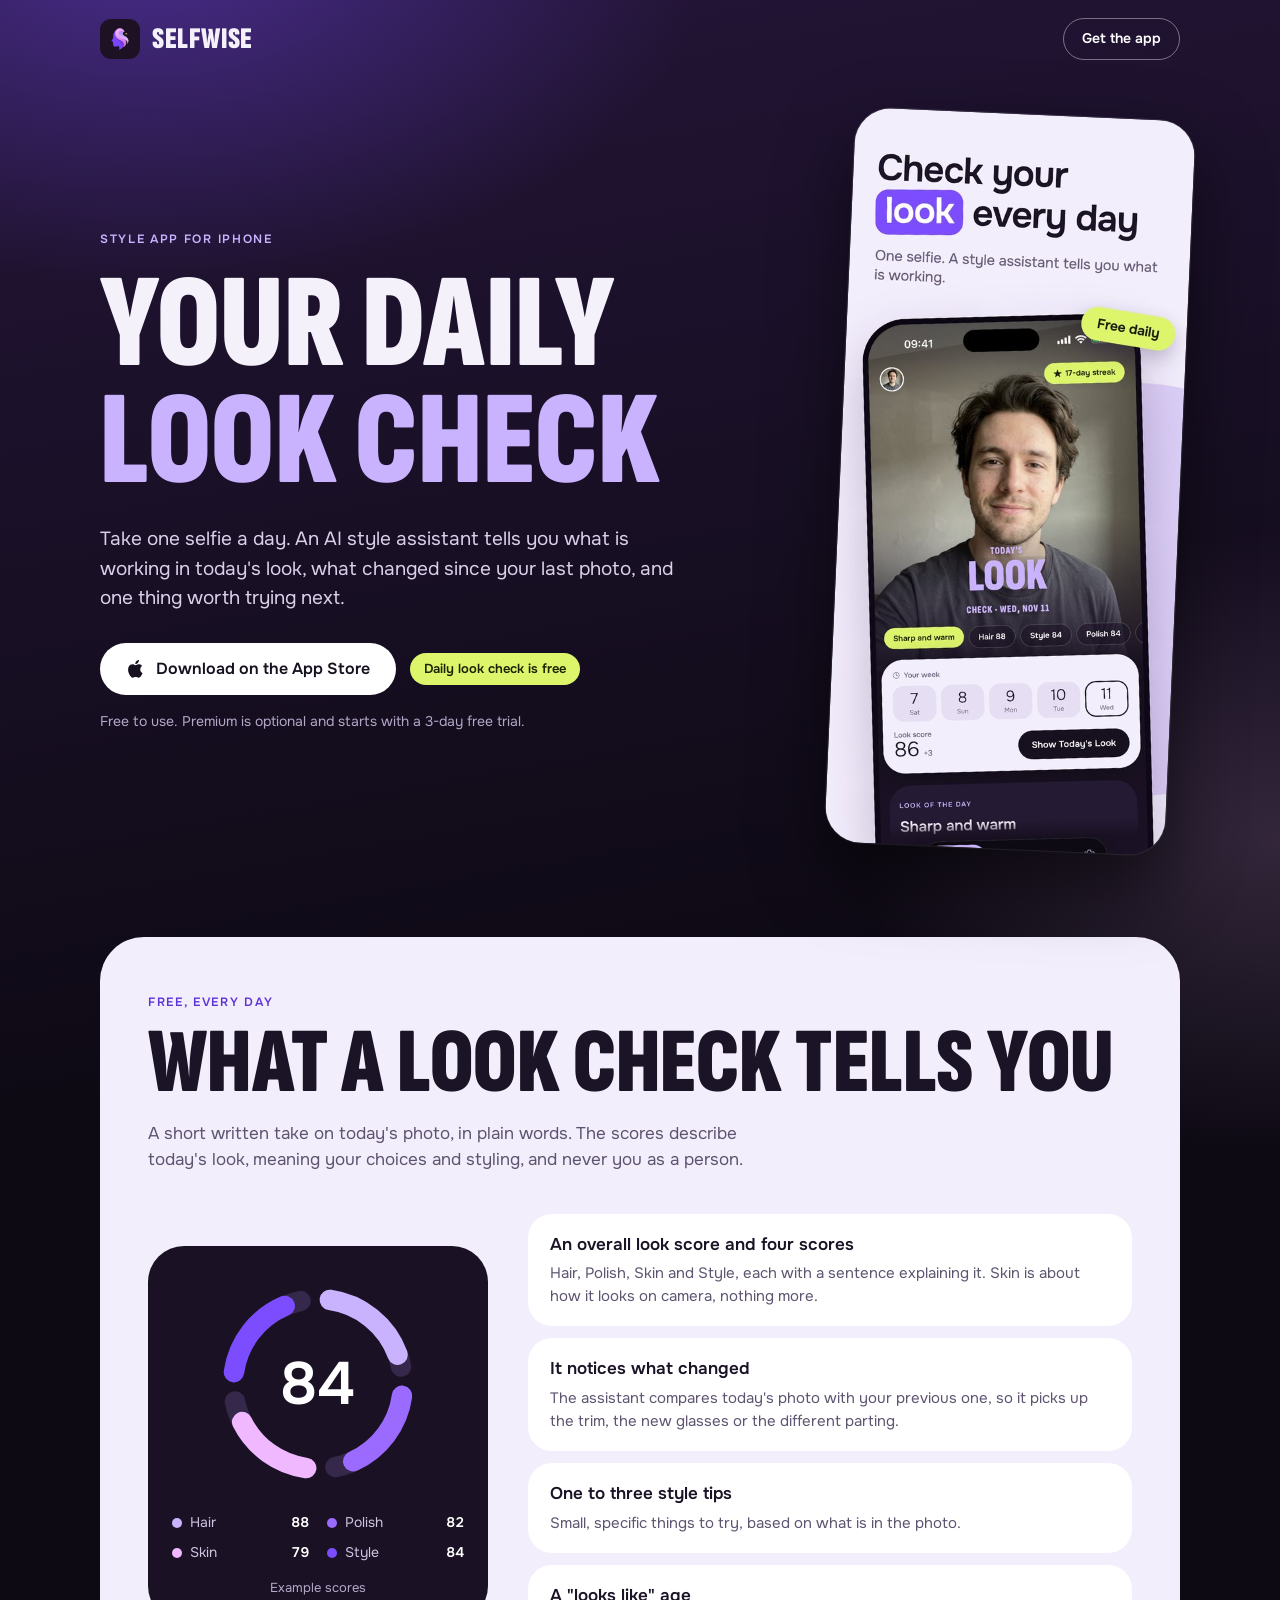
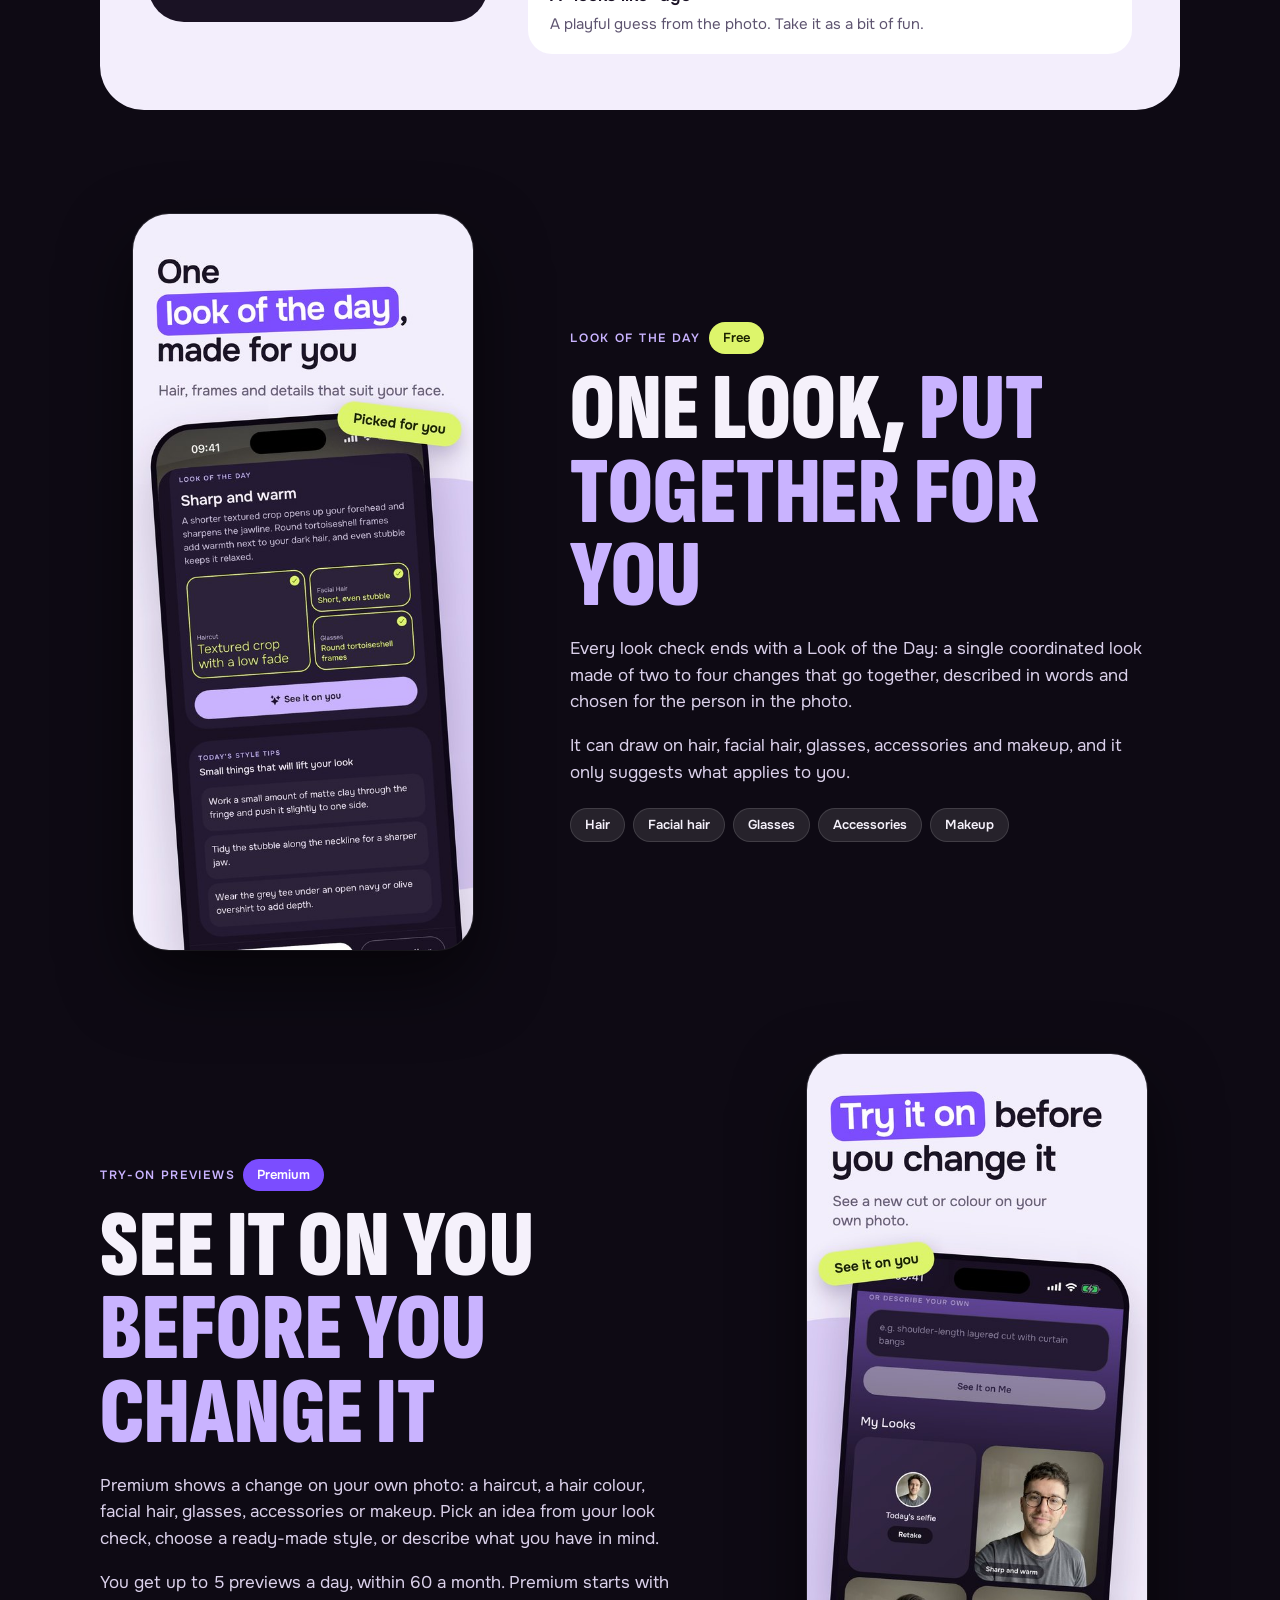
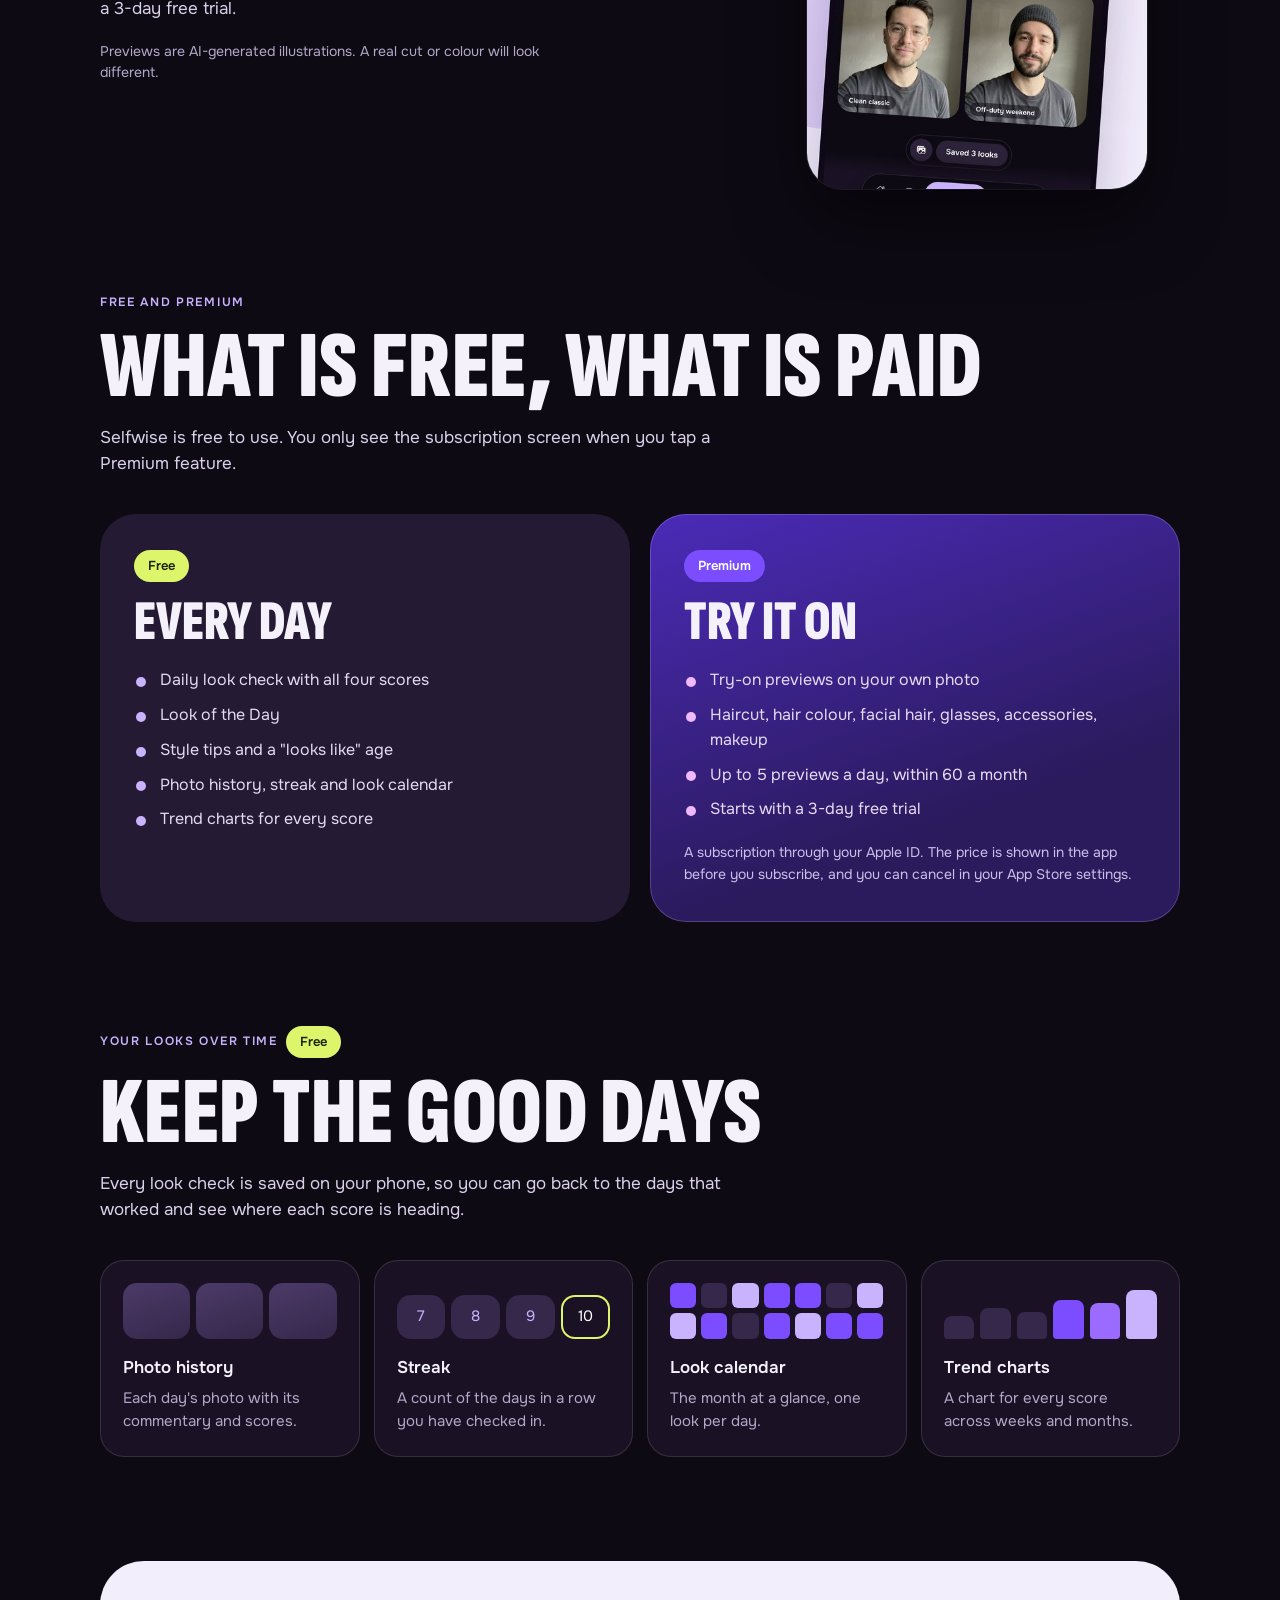
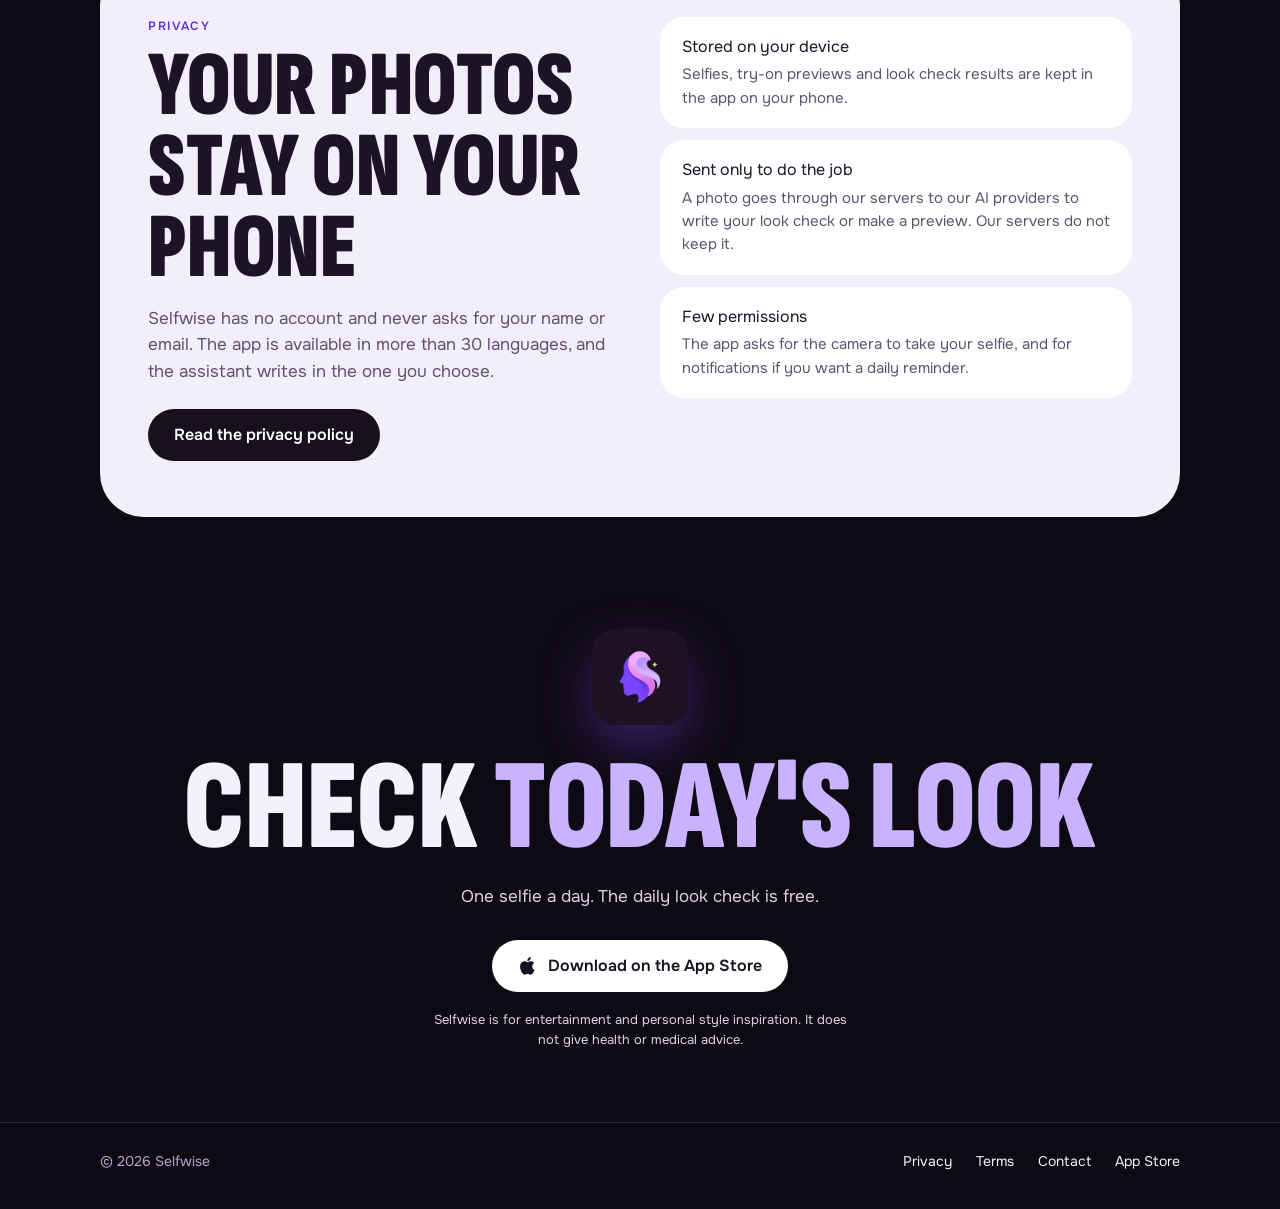
==== v2/index.html @ f8e4c052 "Add a preview of the 2.0 site under /v2 Not linked from the live pages and marked noindex. The live " ====
<!DOCTYPE html>
<html lang="en">
<head>
    <meta charset="UTF-8">
    <meta name="robots" content="noindex">
<meta name="viewport" content="width=device-width, initial-scale=1.0">
    <title>Selfwise — Your daily look check</title>
    <meta name="description" content="Selfwise is a style app for iPhone. Take one selfie a day and an AI style assistant tells you how your look is working, with a free Look of the Day. Premium lets you preview a new haircut, colour or glasses on your own photo.">
    <meta name="theme-color" content="#0E0A14">
    <link rel="canonical" href="https://selfwise.fit/">
    <link rel="icon" type="image/png" href="assets/icon.png">
    <link rel="apple-touch-icon" href="assets/icon.png">

    <meta property="og:type" content="website">
    <meta property="og:title" content="Selfwise — Your daily look check">
    <meta property="og:description" content="One selfie a day. An AI style assistant tells you what is working in your look and suggests a Look of the Day. Preview changes on your own photo with Premium.">
    <meta property="og:url" content="https://selfwise.fit/">
    <meta property="og:image" content="https://selfwise.fit/assets/og-image.png">
    <meta property="og:image:width" content="1200">
    <meta property="og:image:height" content="630">
    <meta property="og:image:alt" content="Selfwise: your daily look check">
    <meta property="og:site_name" content="Selfwise">

    <meta name="twitter:card" content="summary_large_image">
    <meta name="twitter:title" content="Selfwise — Your daily look check">
    <meta name="twitter:description" content="One selfie a day. An AI style assistant tells you what is working in your look and suggests a Look of the Day. Preview changes on your own photo with Premium.">
    <meta name="twitter:image" content="https://selfwise.fit/assets/og-image.png">

    <script type="application/ld+json">
    {
        "@context": "https://schema.org",
        "@type": "SoftwareApplication",
        "name": "Selfwise",
        "applicationCategory": "LifestyleApplication",
        "operatingSystem": "iOS",
        "description": "Selfwise is a style app. Take one selfie a day and an AI style assistant tells you how your look is working, with scores for hair, polish, skin and style and a Look of the Day. Premium adds try-on previews on your own photo.",
        "image": "https://selfwise.fit/assets/icon.png",
        "url": "https://selfwise.fit/",
        "downloadUrl": "https://apps.apple.com/app/selfwise/id6757761178",
        "offers": {
            "@type": "Offer",
            "price": "0",
            "priceCurrency": "USD"
        },
        "author": {
            "@type": "Organization",
            "name": "Selfwise",
            "url": "https://selfwise.fit"
        }
    }
    </script>

    <link rel="preconnect" href="https://fonts.googleapis.com">
    <link rel="preconnect" href="https://fonts.gstatic.com" crossorigin>
    <link rel="stylesheet" href="https://fonts.googleapis.com/css2?family=Onest:wght@300;400;500;600&family=Sofia+Sans+Extra+Condensed:wght@900&display=swap">

    <style>
        :root {
            color-scheme: dark;
            --ink: #0E0A14;
            --plum: #1A1224;
            --plum-2: #241A33;
            --plum-3: #35284A;
            --violet: #7B4DFF;
            --violet-2: #9B6BFF;
            --lilac: #C9B3FF;
            --orchid: #F0B8FF;
            --mist: #F3EEFC;
            --mist-2: #E6DEF3;
            --sheet-ink: #1B1326;
            --sheet-muted: #5E5470;
            --lime: #DDF56B;
            --on-lime: #1B2200;
            --text: #F5F1FB;
            --muted: #B3A7C8;
            --line: rgba(255, 255, 255, 0.12);
            --display: "Sofia Sans Extra Condensed", "Arial Narrow", Impact, sans-serif;
            --body: "Onest", -apple-system, BlinkMacSystemFont, "Segoe UI", Roboto, sans-serif;
            --gutter: 20px;
        }

        *, *::before, *::after { box-sizing: border-box; }
        html { -webkit-text-size-adjust: 100%; scroll-behavior: smooth; }
        body {
            margin: 0;
            background: var(--ink);
            color: var(--text);
            font-family: var(--body);
            font-size: 17px;
            line-height: 1.55;
            -webkit-font-smoothing: antialiased;
            overflow-x: hidden;
        }
        img { display: block; max-width: 100%; height: auto; }
        a { color: inherit; }
        h1, h2, h3, p, ul { margin: 0; }
        ul { padding: 0; list-style: none; }

        .wrap { width: 100%; max-width: 1120px; margin: 0 auto; padding: 0 var(--gutter); }

        .display {
            font-family: var(--display);
            font-weight: 900;
            text-transform: uppercase;
            line-height: 0.88;
            letter-spacing: 0.005em;
        }
        .eyebrow {
            font-size: 12px;
            font-weight: 600;
            letter-spacing: 0.14em;
            text-transform: uppercase;
            color: var(--lilac);
        }

        /* Pills */
        .pill {
            display: inline-flex;
            align-items: center;
            justify-content: center;
            gap: 10px;
            min-height: 52px;
            padding: 12px 26px;
            border-radius: 999px;
            font-weight: 600;
            font-size: 16px;
            text-decoration: none;
            white-space: nowrap;
            transition: transform 0.15s ease, background-color 0.15s ease;
        }
        .pill:hover { transform: translateY(-2px); }
        .pill:focus-visible, a:focus-visible { outline: 3px solid var(--lime); outline-offset: 3px; }
        .pill-light { background: #fff; color: #16101F; }
        .pill-dark { background: #16101F; color: #fff; }
        .pill-ghost { border: 1.5px solid rgba(255, 255, 255, 0.4); color: #fff; }
        .pill-small { min-height: 42px; padding: 8px 18px; font-size: 14px; }
        .pill svg { width: 20px; height: 20px; flex: none; }
        .tag {
            display: inline-flex;
            align-items: center;
            border-radius: 999px;
            padding: 6px 14px;
            font-size: 13px;
            font-weight: 600;
            white-space: nowrap;
        }
        .tag-lime { background: var(--lime); color: var(--on-lime); }
        .tag-violet { background: var(--violet); color: #fff; }
        .tag-glass { background: rgba(255, 255, 255, 0.1); border: 1px solid var(--line); color: var(--text); }

        /* Header */
        .nav {
            display: flex;
            align-items: center;
            justify-content: space-between;
            gap: 16px;
            padding-top: 18px;
            padding-bottom: 18px;
        }
        .brand { display: inline-flex; align-items: center; gap: 12px; text-decoration: none; }
        .brand img { width: 40px; height: 40px; border-radius: 11px; }
        .brand span { font-family: var(--display); font-weight: 900; font-size: 30px; text-transform: uppercase; line-height: 1; letter-spacing: 0.02em; }

        /* Hero */
        .hero-bg {
            background:
                radial-gradient(900px 560px at 12% -5%, rgba(123, 77, 255, 0.42), transparent 62%),
                radial-gradient(700px 520px at 100% 70%, rgba(240, 184, 255, 0.16), transparent 60%),
                linear-gradient(170deg, #241538 0%, var(--ink) 78%);
            background-repeat: no-repeat;
            background-size: 100% 1200px;
        }
        .hero {
            display: grid;
            grid-template-columns: minmax(0, 1.15fr) minmax(0, 0.85fr);
            gap: 48px;
            align-items: center;
            padding-top: 36px;
            padding-bottom: 88px;
        }
        .hero h1 { font-size: clamp(72px, 10.4vw, 136px); margin-top: 18px; }
        .hero h1 em { font-style: normal; color: var(--lilac); display: block; }
        .lede { margin-top: 24px; max-width: 34em; font-size: 19px; color: #DAD0EA; }
        .hero-cta { display: flex; flex-wrap: wrap; align-items: center; gap: 14px; margin-top: 30px; }
        .hero-note { margin-top: 16px; font-size: 14px; color: var(--muted); }

        .shot {
            width: 100%;
            max-width: 340px;
            border-radius: 36px;
            box-shadow: 0 30px 70px rgba(0, 0, 0, 0.55), 0 0 0 1px rgba(255, 255, 255, 0.12);
            background: var(--mist);
        }
        .hero .shot { margin-left: auto; transform: rotate(2.5deg); }

        /* Light sheet */
        .sheet {
            background: var(--mist);
            color: var(--sheet-ink);
            border-radius: 44px;
            padding: 56px 48px;
        }
        .sheet .eyebrow { color: #5B33D6; }
        .sheet h2 { font-size: clamp(52px, 7.4vw, 92px); margin-top: 12px; }
        .sheet .sub { margin-top: 16px; max-width: 38em; color: var(--sheet-muted); }
        .check {
            display: grid;
            grid-template-columns: minmax(0, 340px) minmax(0, 1fr);
            gap: 40px;
            align-items: center;
            margin-top: 40px;
        }
        .ring-card {
            background: var(--plum);
            color: var(--text);
            border-radius: 36px;
            padding: 28px 24px 24px;
            text-align: center;
        }
        .ring-card svg { width: 100%; max-width: 220px; height: auto; margin: 0 auto; display: block; }
        .ring-card .caption { margin-top: 14px; font-size: 13px; color: var(--muted); }
        .legend { display: grid; grid-template-columns: 1fr 1fr; gap: 8px 18px; margin-top: 18px; text-align: left; font-size: 14px; color: #CFC4E2; }
        .legend li { display: flex; align-items: center; gap: 8px; }
        .legend b { margin-left: auto; color: #fff; font-weight: 600; font-variant-numeric: tabular-nums; }
        .dot { width: 10px; height: 10px; border-radius: 50%; flex: none; }
        .points { display: grid; gap: 12px; }
        .point { background: #fff; border-radius: 24px; padding: 18px 22px; }
        .point h3 { font-size: 17px; font-weight: 600; }
        .point p { margin-top: 4px; font-size: 15px; color: var(--sheet-muted); }

        /* Feature rows */
        .section { padding-top: 104px; }
        .feature {
            display: grid;
            grid-template-columns: minmax(0, 0.8fr) minmax(0, 1.2fr);
            gap: 64px;
            align-items: center;
        }
        .feature.flip { grid-template-columns: minmax(0, 1.2fr) minmax(0, 0.8fr); }
        .feature.flip .feature-media { order: 2; }
        .feature-media { display: flex; justify-content: center; }
        .feature h2 { font-size: clamp(52px, 7.4vw, 96px); margin-top: 14px; }
        .feature h2 em { font-style: normal; color: var(--lilac); }
        .feature p { margin-top: 18px; color: #DAD0EA; max-width: 34em; }
        .feature p.small { font-size: 14px; color: var(--muted); }
        .chips { display: flex; flex-wrap: wrap; gap: 8px; margin-top: 22px; }
        .labels { display: flex; flex-wrap: wrap; gap: 8px; align-items: center; }
        .labels .eyebrow { margin: 0; max-width: none; color: var(--lilac); }
        .feature p.eyebrow, .section-head p.eyebrow { margin-top: 0; color: var(--lilac); }

        /* Plans */
        .plans { display: grid; grid-template-columns: 1fr 1fr; gap: 20px; margin-top: 36px; }
        .plan { border-radius: 36px; padding: 36px 34px; }
        .plan-free { background: var(--plum-2); }
        .plan-premium {
            background: linear-gradient(160deg, #4A2BB8 0%, #2B1A5C 70%);
            box-shadow: 0 0 0 1px rgba(201, 179, 255, 0.25) inset;
        }
        .plan h3 { font-family: var(--display); font-weight: 900; text-transform: uppercase; font-size: 56px; line-height: 0.9; margin-top: 16px; }
        .plan ul { margin-top: 20px; display: grid; gap: 10px; }
        .plan li { position: relative; padding-left: 26px; color: #E4DBF2; font-size: 16px; }
        .plan li::before {
            content: "";
            position: absolute;
            left: 2px;
            top: 0.55em;
            width: 10px;
            height: 10px;
            border-radius: 50%;
            background: var(--lilac);
        }
        .plan-premium li::before { background: var(--orchid); }
        .plan .fine { margin-top: 20px; font-size: 14px; color: var(--muted); }
        .plan-premium .fine { color: #CDBFEA; }
        .section-head h2 { font-size: clamp(52px, 7.4vw, 96px); margin-top: 14px; }
        .section-head p { margin-top: 16px; color: #DAD0EA; max-width: 38em; }

        /* Tiles */
        .tiles { display: grid; grid-template-columns: repeat(4, 1fr); gap: 14px; margin-top: 36px; }
        .tile { background: var(--plum); border: 1px solid var(--line); border-radius: 24px; padding: 22px; }
        .tile h3 { font-size: 17px; font-weight: 600; }
        .tile p { margin-top: 6px; font-size: 15px; color: var(--muted); }
        .tile .mini { height: 56px; margin-bottom: 16px; display: flex; align-items: flex-end; gap: 6px; }
        .mini .bar { flex: 1; border-radius: 8px 8px 4px 4px; background: var(--plum-3); }
        .mini .day { flex: 1; height: 44px; border-radius: 14px; background: var(--plum-3); display: grid; place-items: center; font-size: 15px; color: var(--lilac); }
        .mini .day.on { background: transparent; box-shadow: 0 0 0 2px var(--lime) inset; color: #fff; }
        .mini .thumb { flex: 1; height: 56px; border-radius: 14px; background: linear-gradient(160deg, #4B3A68, var(--plum-3)); }
        .mini .cell { width: 100%; }
        .mini-grid { display: grid; grid-template-columns: repeat(7, 1fr); gap: 5px; height: 56px; margin-bottom: 16px; }
        .mini-grid i { border-radius: 6px; background: var(--plum-3); }
        .mini-grid i.a { background: var(--violet); }
        .mini-grid i.b { background: var(--lilac); }

        /* Privacy */
        .privacy { display: grid; grid-template-columns: minmax(0, 1fr) minmax(0, 1fr); gap: 40px; align-items: start; }
        .privacy h2 { font-size: clamp(52px, 7.4vw, 92px); margin-top: 12px; }
        .privacy ul { display: grid; gap: 12px; }
        .privacy li { background: #fff; border-radius: 24px; padding: 18px 22px; font-size: 16px; color: var(--sheet-ink); }
        .privacy li span { display: block; margin-top: 4px; font-size: 15px; color: var(--sheet-muted); }
        .privacy .more { margin-top: 24px; }

        /* Closing */
        .closing { text-align: center; padding-top: 112px; padding-bottom: 72px; }
        .closing img { width: 96px; height: 96px; border-radius: 24px; margin: 0 auto; box-shadow: 0 20px 50px rgba(123, 77, 255, 0.35); }
        .closing h2 { font-size: clamp(64px, 10vw, 132px); margin-top: 28px; }
        .closing h2 em { font-style: normal; color: var(--lilac); }
        .closing p { margin: 18px auto 0; max-width: 32em; color: #DAD0EA; }
        .closing .hero-cta { justify-content: center; }
        .disclaimer { margin: 36px auto 0; max-width: 40em; font-size: 13px; color: var(--muted); }

        footer { border-top: 1px solid var(--line); }
        .foot { display: flex; flex-wrap: wrap; align-items: center; justify-content: space-between; gap: 16px 28px; padding-top: 28px; padding-bottom: 36px; font-size: 14px; color: var(--muted); }
        .foot nav { display: flex; flex-wrap: wrap; gap: 8px 24px; }
        .foot a { text-decoration: none; color: var(--text); }
        .foot a:hover { color: var(--lilac); }

        @media (max-width: 900px) {
            .hero { grid-template-columns: 1fr; gap: 44px; padding-bottom: 64px; }
            .hero .shot { margin: 0 auto; transform: none; }
            .check { grid-template-columns: 1fr; }
            .ring-card { max-width: 420px; width: 100%; margin: 0 auto; }
            .feature, .feature.flip { grid-template-columns: 1fr; gap: 36px; }
            .feature.flip .feature-media { order: 0; }
            .plans { grid-template-columns: 1fr; }
            .tiles { grid-template-columns: 1fr 1fr; }
            .privacy { grid-template-columns: 1fr; gap: 28px; }
            .section { padding-top: 80px; }
        }
        @media (max-width: 560px) {
            :root { --gutter: 16px; }
            body { font-size: 16px; }
            .brand span { font-size: 26px; }
            .lede { font-size: 17px; }
            .sheet { border-radius: 36px; padding: 36px 20px; }
            .plan { padding: 28px 22px; border-radius: 32px; }
            .plan h3 { font-size: 48px; }
            .tiles { grid-template-columns: 1fr; }
            .hero-cta .pill { width: 100%; }
            .closing { padding-top: 84px; }
            .foot { flex-direction: column; align-items: flex-start; }
        }
        @media (prefers-reduced-motion: reduce) {
            html { scroll-behavior: auto; }
            .pill { transition: none; }
            .pill:hover { transform: none; }
        }
    </style>
</head>
<body>

<div class="hero-bg">
    <header class="wrap nav">
        <a href="./" class="brand" aria-label="Selfwise home">
            <img src="assets/icon.png" alt="" width="40" height="40">
            <span>Selfwise</span>
        </a>
        <a href="https://apps.apple.com/app/selfwise/id6757761178" class="pill pill-ghost pill-small">Get the app</a>
    </header>

    <main>
    <section class="wrap hero">
        <div>
            <p class="eyebrow">Style app for iPhone</p>
            <h1 class="display">Your daily <em>look check</em></h1>
            <p class="lede">Take one selfie a day. An AI style assistant tells you what is working in today's look, what changed since your last photo, and one thing worth trying next.</p>
            <div class="hero-cta">
                <a href="https://apps.apple.com/app/selfwise/id6757761178" class="pill pill-light" aria-label="Download Selfwise on the App Store">
                    <svg viewBox="0 0 24 24" fill="currentColor" aria-hidden="true"><path d="M17.05 12.54c-.03-2.7 2.2-3.99 2.3-4.06-1.25-1.83-3.2-2.08-3.9-2.11-1.66-.17-3.24.98-4.08.98-.84 0-2.14-.95-3.52-.93-1.81.03-3.48 1.05-4.41 2.67-1.88 3.26-.48 8.08 1.35 10.73.9 1.3 1.96 2.75 3.36 2.7 1.35-.05 1.86-.87 3.49-.87 1.63 0 2.09.87 3.52.84 1.45-.03 2.37-1.32 3.26-2.62 1.03-1.5 1.45-2.96 1.48-3.03-.03-.02-2.83-1.09-2.85-4.3ZM14.37 4.6c.74-.9 1.24-2.14 1.1-3.38-1.07.04-2.36.71-3.13 1.61-.69.79-1.29 2.06-1.13 3.28 1.19.09 2.41-.61 3.16-1.51Z"/></svg>
                    Download on the App Store
                </a>
                <span class="tag tag-lime">Daily look check is free</span>
            </div>
            <p class="hero-note">Free to use. Premium is optional and starts with a 3-day free trial.</p>
        </div>
        <img class="shot" src="assets/shot-1.jpg" width="516" height="1116" alt="Selfwise home screen: today's selfie with the words Today's Look Check, a 12-day streak and this week's days">
    </section>

    <section class="wrap" aria-labelledby="check-title">
        <div class="sheet">
            <p class="eyebrow">Free, every day</p>
            <h2 class="display" id="check-title">What a look check tells you</h2>
            <p class="sub">A short written take on today's photo, in plain words. The scores describe today's look, meaning your choices and styling, and never you as a person.</p>

            <div class="check">
                <div class="ring-card">
                    <svg viewBox="0 0 140 140" role="img" aria-label="Example score ring: overall look score 84, made of four segments for Hair, Polish, Skin and Style">
                        <g fill="none" stroke-width="13" stroke-linecap="round" transform="rotate(-90 70 70)">
                            <g stroke="#35284A">
                                <circle cx="70" cy="70" r="54" stroke-dasharray="66 273.3" transform="rotate(8 70 70)"/>
                                <circle cx="70" cy="70" r="54" stroke-dasharray="66 273.3" transform="rotate(98 70 70)"/>
                                <circle cx="70" cy="70" r="54" stroke-dasharray="66 273.3" transform="rotate(188 70 70)"/>
                                <circle cx="70" cy="70" r="54" stroke-dasharray="66 273.3" transform="rotate(278 70 70)"/>
                            </g>
                            <circle cx="70" cy="70" r="54" stroke="#C9B3FF" stroke-dasharray="58.1 281.2" transform="rotate(8 70 70)"/>
                            <circle cx="70" cy="70" r="54" stroke="#9B6BFF" stroke-dasharray="54.1 285.2" transform="rotate(98 70 70)"/>
                            <circle cx="70" cy="70" r="54" stroke="#F0B8FF" stroke-dasharray="52.1 287.2" transform="rotate(188 70 70)"/>
                            <circle cx="70" cy="70" r="54" stroke="#7B4DFF" stroke-dasharray="55.4 283.9" transform="rotate(278 70 70)"/>
                        </g>
                        <text x="70" y="83" text-anchor="middle" font-family="Onest, sans-serif" font-weight="600" font-size="38" fill="#fff">84</text>
                    </svg>
                    <ul class="legend">
                        <li><span class="dot" style="background:#C9B3FF"></span>Hair <b>88</b></li>
                        <li><span class="dot" style="background:#9B6BFF"></span>Polish <b>82</b></li>
                        <li><span class="dot" style="background:#F0B8FF"></span>Skin <b>79</b></li>
                        <li><span class="dot" style="background:#7B4DFF"></span>Style <b>84</b></li>
                    </ul>
                    <p class="caption">Example scores</p>
                </div>
                <div class="points">
                    <div class="point">
                        <h3>An overall look score and four scores</h3>
                        <p>Hair, Polish, Skin and Style, each with a sentence explaining it. Skin is about how it looks on camera, nothing more.</p>
                    </div>
                    <div class="point">
                        <h3>It notices what changed</h3>
                        <p>The assistant compares today's photo with your previous one, so it picks up the trim, the new glasses or the different parting.</p>
                    </div>
                    <div class="point">
                        <h3>One to three style tips</h3>
                        <p>Small, specific things to try, based on what is in the photo.</p>
                    </div>
                    <div class="point">
                        <h3>A "looks like" age</h3>
                        <p>A playful guess from the photo. Take it as a bit of fun.</p>
                    </div>
                </div>
            </div>
        </div>
    </section>

    <section class="wrap section" aria-labelledby="lotd-title">
        <div class="feature">
            <div class="feature-media">
                <img class="shot" src="assets/shot-2.jpg" width="516" height="1116" loading="lazy" alt="Look of the Day screen: a look called Sharp and warm, with a textured crop, 3 mm stubble and round tortoise frames">
            </div>
            <div>
                <div class="labels"><p class="eyebrow">Look of the Day</p><span class="tag tag-lime">Free</span></div>
                <h2 class="display" id="lotd-title">One look, <em>put together for you</em></h2>
                <p>Every look check ends with a Look of the Day: a single coordinated look made of two to four changes that go together, described in words and chosen for the person in the photo.</p>
                <p>It can draw on hair, facial hair, glasses, accessories and makeup, and it only suggests what applies to you.</p>
                <div class="chips">
                    <span class="tag tag-glass">Hair</span>
                    <span class="tag tag-glass">Facial hair</span>
                    <span class="tag tag-glass">Glasses</span>
                    <span class="tag tag-glass">Accessories</span>
                    <span class="tag tag-glass">Makeup</span>
                </div>
            </div>
        </div>
    </section>

    <section class="wrap section" aria-labelledby="tryon-title">
        <div class="feature flip">
            <div class="feature-media">
                <img class="shot" src="assets/shot-3.jpg" width="516" height="1116" loading="lazy" alt="My Looks screen: a grid of try-on previews of the same person with different haircuts, glasses and a beard">
            </div>
            <div>
                <div class="labels"><p class="eyebrow">Try-on previews</p><span class="tag tag-violet">Premium</span></div>
                <h2 class="display" id="tryon-title">See it on you <em>before you change it</em></h2>
                <p>Premium shows a change on your own photo: a haircut, a hair colour, facial hair, glasses, accessories or makeup. Pick an idea from your look check, choose a ready-made style, or describe what you have in mind.</p>
                <p>You get up to 5 previews a day, within 60 a month. Premium starts with a 3-day free trial.</p>
                <p class="small">Previews are AI-generated illustrations. A real cut or colour will look different.</p>
            </div>
        </div>
    </section>

    <section class="wrap section" aria-labelledby="plans-title">
        <div class="section-head">
            <p class="eyebrow">Free and Premium</p>
            <h2 class="display" id="plans-title">What is free, what is paid</h2>
            <p>Selfwise is free to use. You only see the subscription screen when you tap a Premium feature.</p>
        </div>
        <div class="plans">
            <div class="plan plan-free">
                <span class="tag tag-lime">Free</span>
                <h3>Every day</h3>
                <ul>
                    <li>Daily look check with all four scores</li>
                    <li>Look of the Day</li>
                    <li>Style tips and a "looks like" age</li>
                    <li>Photo history, streak and look calendar</li>
                    <li>Trend charts for every score</li>
                </ul>
            </div>
            <div class="plan plan-premium">
                <span class="tag tag-violet">Premium</span>
                <h3>Try it on</h3>
                <ul>
                    <li>Try-on previews on your own photo</li>
                    <li>Haircut, hair colour, facial hair, glasses, accessories, makeup</li>
                    <li>Up to 5 previews a day, within 60 a month</li>
                    <li>Starts with a 3-day free trial</li>
                </ul>
                <p class="fine">A subscription through your Apple ID. The price is shown in the app before you subscribe, and you can cancel in your App Store settings.</p>
            </div>
        </div>
    </section>

    <section class="wrap section" aria-labelledby="track-title">
        <div class="section-head">
            <div class="labels"><p class="eyebrow">Your looks over time</p><span class="tag tag-lime">Free</span></div>
            <h2 class="display" id="track-title">Keep the good days</h2>
            <p>Every look check is saved on your phone, so you can go back to the days that worked and see where each score is heading.</p>
        </div>
        <div class="tiles">
            <div class="tile">
                <div class="mini" aria-hidden="true"><span class="thumb"></span><span class="thumb"></span><span class="thumb"></span></div>
                <h3>Photo history</h3>
                <p>Each day's photo with its commentary and scores.</p>
            </div>
            <div class="tile">
                <div class="mini" aria-hidden="true"><span class="day">7</span><span class="day">8</span><span class="day">9</span><span class="day on">10</span></div>
                <h3>Streak</h3>
                <p>A count of the days in a row you have checked in.</p>
            </div>
            <div class="tile">
                <div class="mini-grid" aria-hidden="true"><i class="a"></i><i></i><i class="b"></i><i class="a"></i><i class="a"></i><i></i><i class="b"></i><i class="b"></i><i class="a"></i><i></i><i class="a"></i><i class="b"></i><i class="a"></i><i class="a"></i></div>
                <h3>Look calendar</h3>
                <p>The month at a glance, one look per day.</p>
            </div>
            <div class="tile">
                <div class="mini" aria-hidden="true"><span class="bar" style="height:40%"></span><span class="bar" style="height:55%"></span><span class="bar" style="height:48%"></span><span class="bar" style="height:70%;background:#7B4DFF"></span><span class="bar" style="height:64%;background:#9B6BFF"></span><span class="bar" style="height:88%;background:#C9B3FF"></span></div>
                <h3>Trend charts</h3>
                <p>A chart for every score across weeks and months.</p>
            </div>
        </div>
    </section>

    <section class="wrap section" aria-labelledby="privacy-title">
        <div class="sheet privacy">
            <div>
                <p class="eyebrow">Privacy</p>
                <h2 class="display" id="privacy-title">Your photos stay on your phone</h2>
                <p class="sub">Selfwise has no account and never asks for your name or email. The app is available in more than 30 languages, and the assistant writes in the one you choose.</p>
                <a href="privacy.html" class="pill pill-dark more">Read the privacy policy</a>
            </div>
            <ul>
                <li>Stored on your device<span>Selfies, try-on previews and look check results are kept in the app on your phone.</span></li>
                <li>Sent only to do the job<span>A photo goes through our servers to our AI providers to write your look check or make a preview. Our servers do not keep it.</span></li>
                <li>Few permissions<span>The app asks for the camera to take your selfie, and for notifications if you want a daily reminder.</span></li>
            </ul>
        </div>
    </section>

    <section class="wrap closing">
        <img src="assets/icon.png" alt="" width="96" height="96" loading="lazy">
        <h2 class="display">Check <em>today's look</em></h2>
        <p>One selfie a day. The daily look check is free.</p>
        <div class="hero-cta">
            <a href="https://apps.apple.com/app/selfwise/id6757761178" class="pill pill-light" aria-label="Download Selfwise on the App Store">
                <svg viewBox="0 0 24 24" fill="currentColor" aria-hidden="true"><path d="M17.05 12.54c-.03-2.7 2.2-3.99 2.3-4.06-1.25-1.83-3.2-2.08-3.9-2.11-1.66-.17-3.24.98-4.08.98-.84 0-2.14-.95-3.52-.93-1.81.03-3.48 1.05-4.41 2.67-1.88 3.26-.48 8.08 1.35 10.73.9 1.3 1.96 2.75 3.36 2.7 1.35-.05 1.86-.87 3.49-.87 1.63 0 2.09.87 3.52.84 1.45-.03 2.37-1.32 3.26-2.62 1.03-1.5 1.45-2.96 1.48-3.03-.03-.02-2.83-1.09-2.85-4.3ZM14.37 4.6c.74-.9 1.24-2.14 1.1-3.38-1.07.04-2.36.71-3.13 1.61-.69.79-1.29 2.06-1.13 3.28 1.19.09 2.41-.61 3.16-1.51Z"/></svg>
                Download on the App Store
            </a>
        </div>
        <p class="disclaimer">Selfwise is for entertainment and personal style inspiration. It does not give health or medical advice.</p>
    </section>
    </main>
</div>

<footer>
    <div class="wrap foot">
        <span>&copy; 2026 Selfwise</span>
        <nav aria-label="Footer">
            <a href="privacy.html">Privacy</a>
            <a href="terms.html">Terms</a>
            <a href="mailto:contact@selfwise.fit">Contact</a>
            <a href="https://apps.apple.com/app/selfwise/id6757761178">App Store</a>
        </nav>
    </div>
</footer>

</body>
</html>
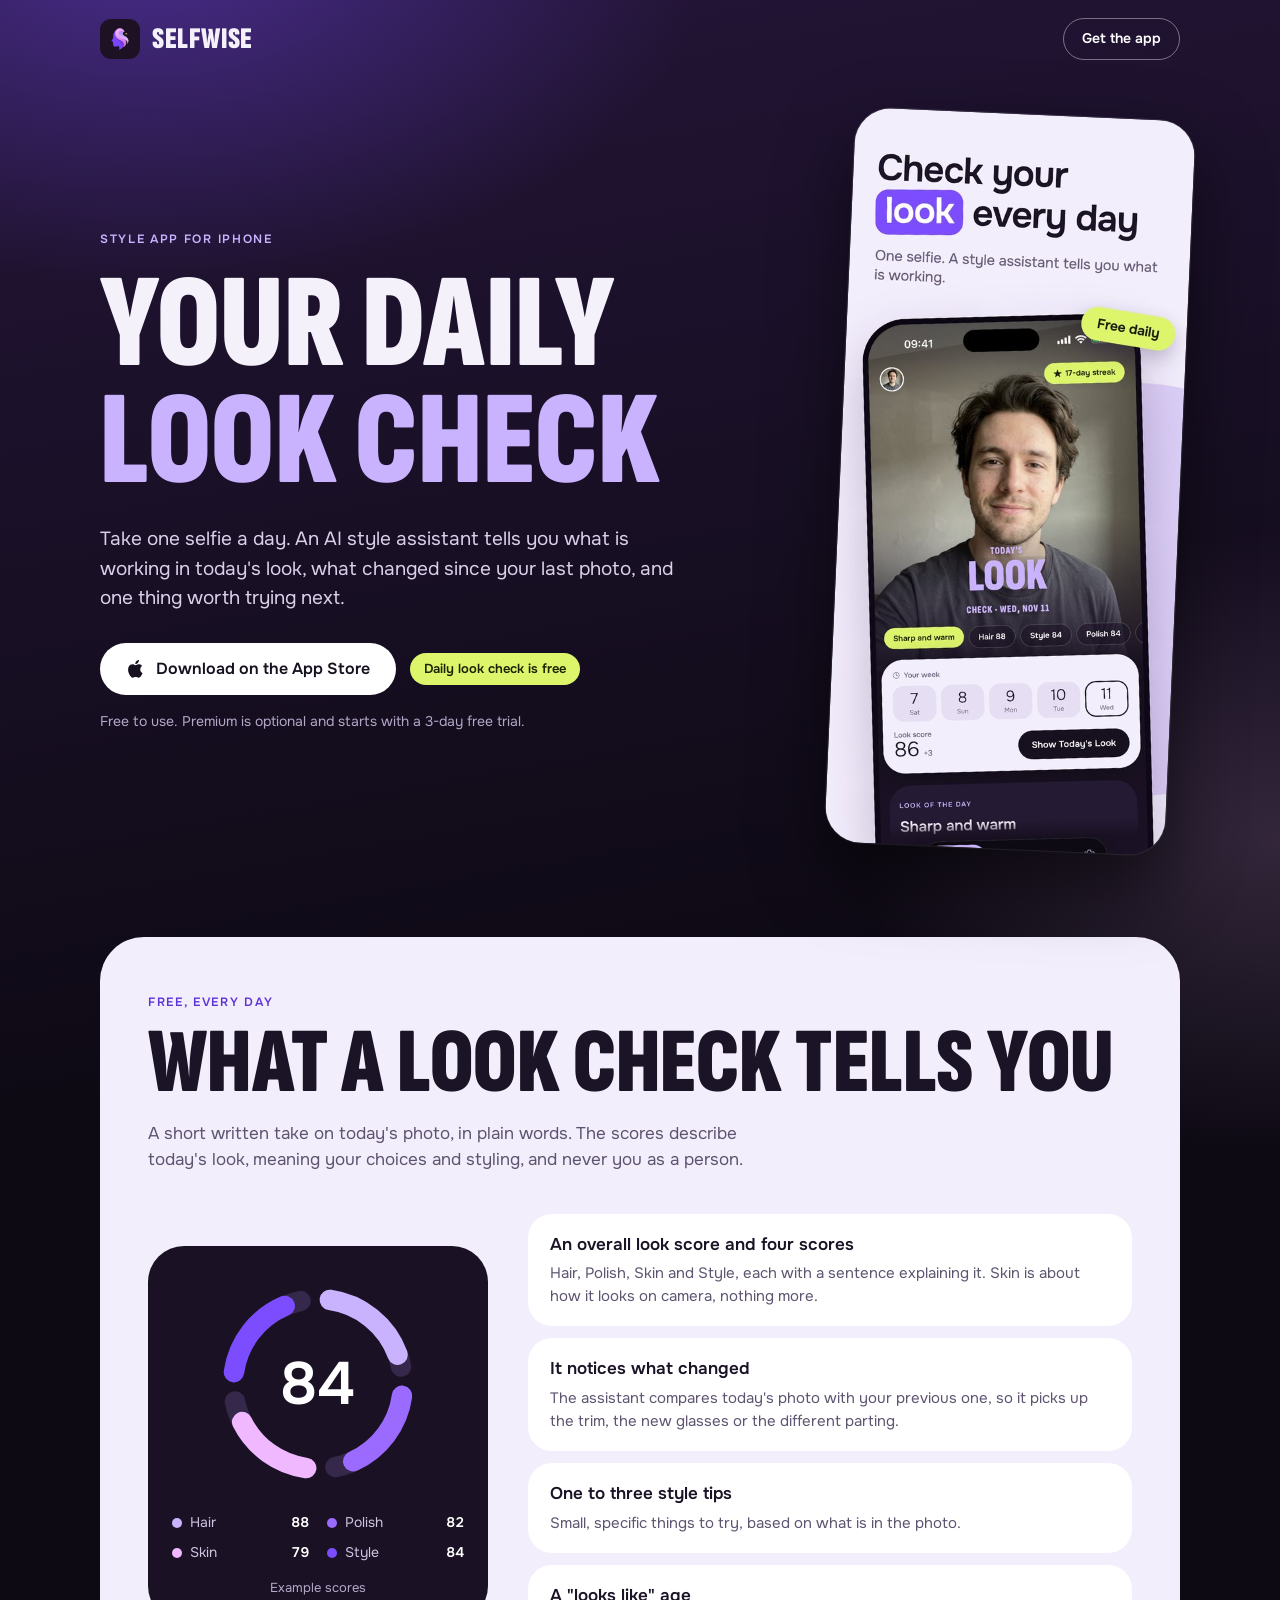
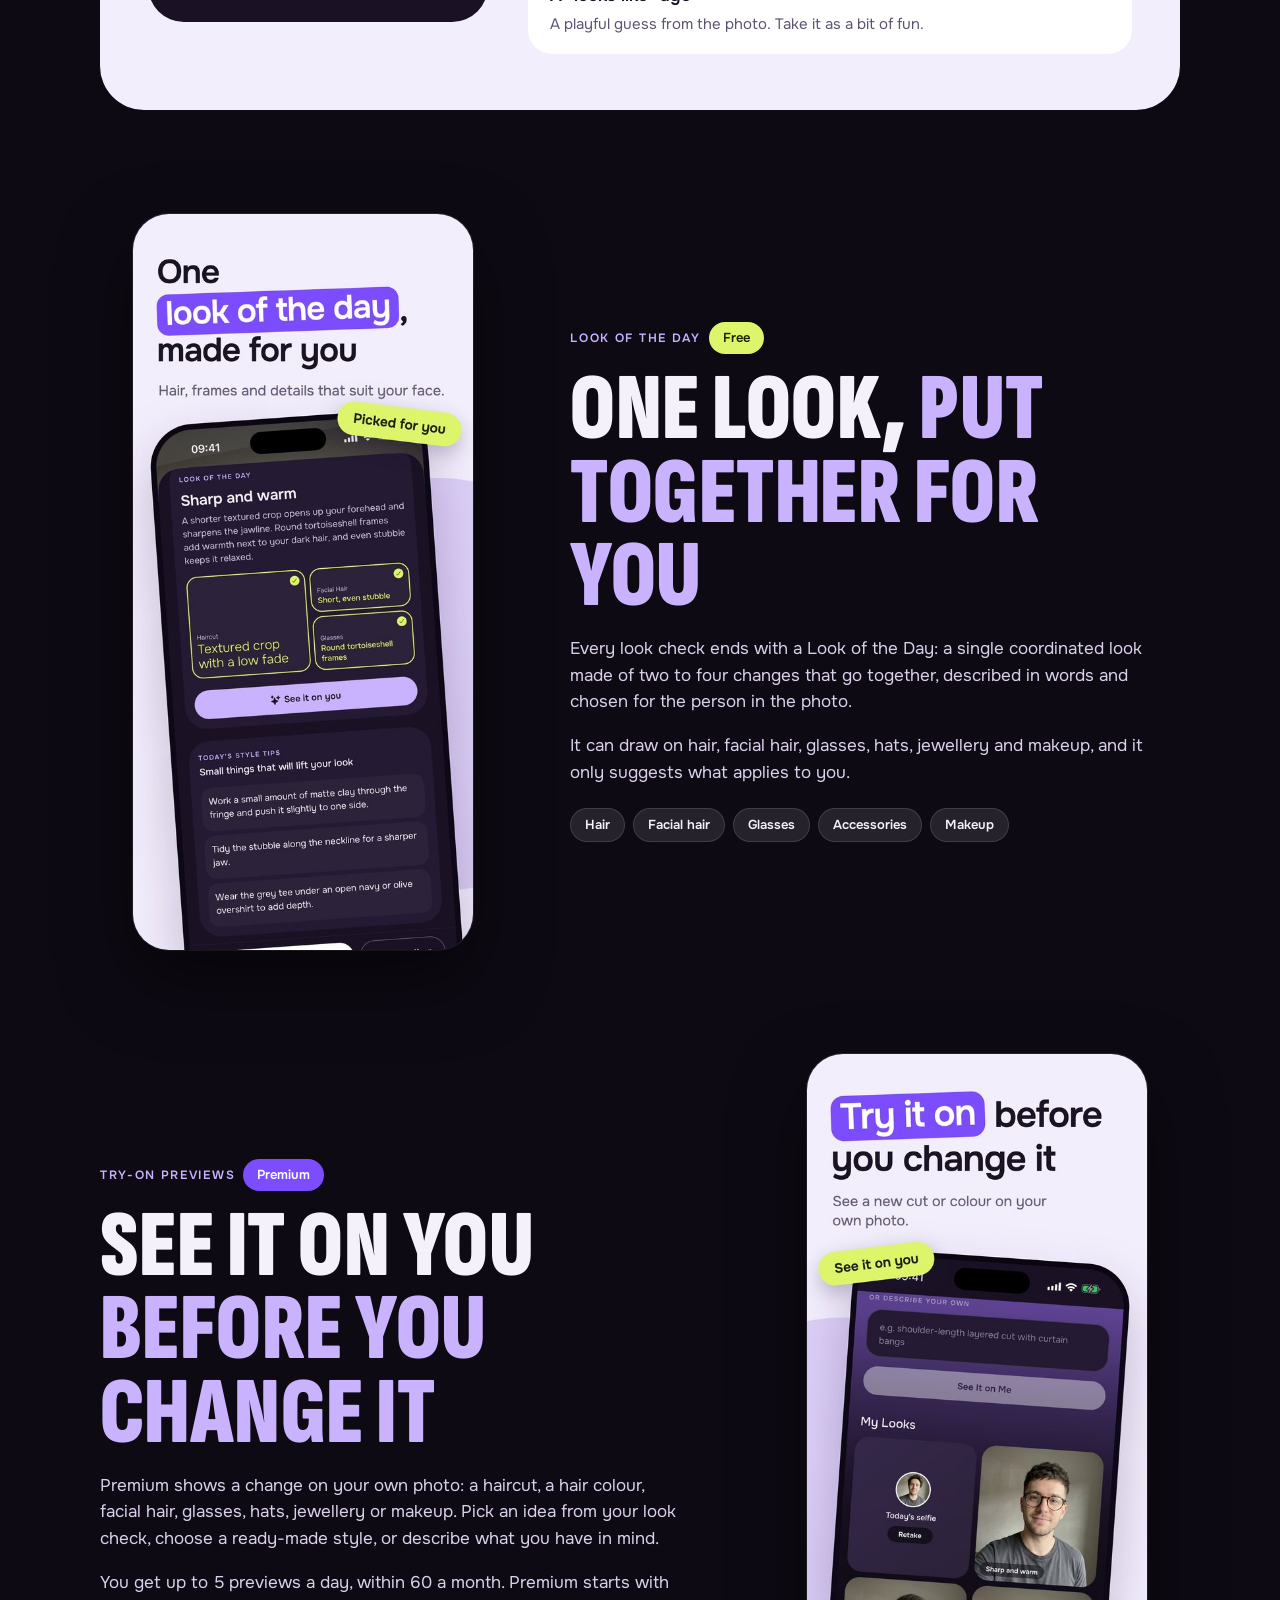
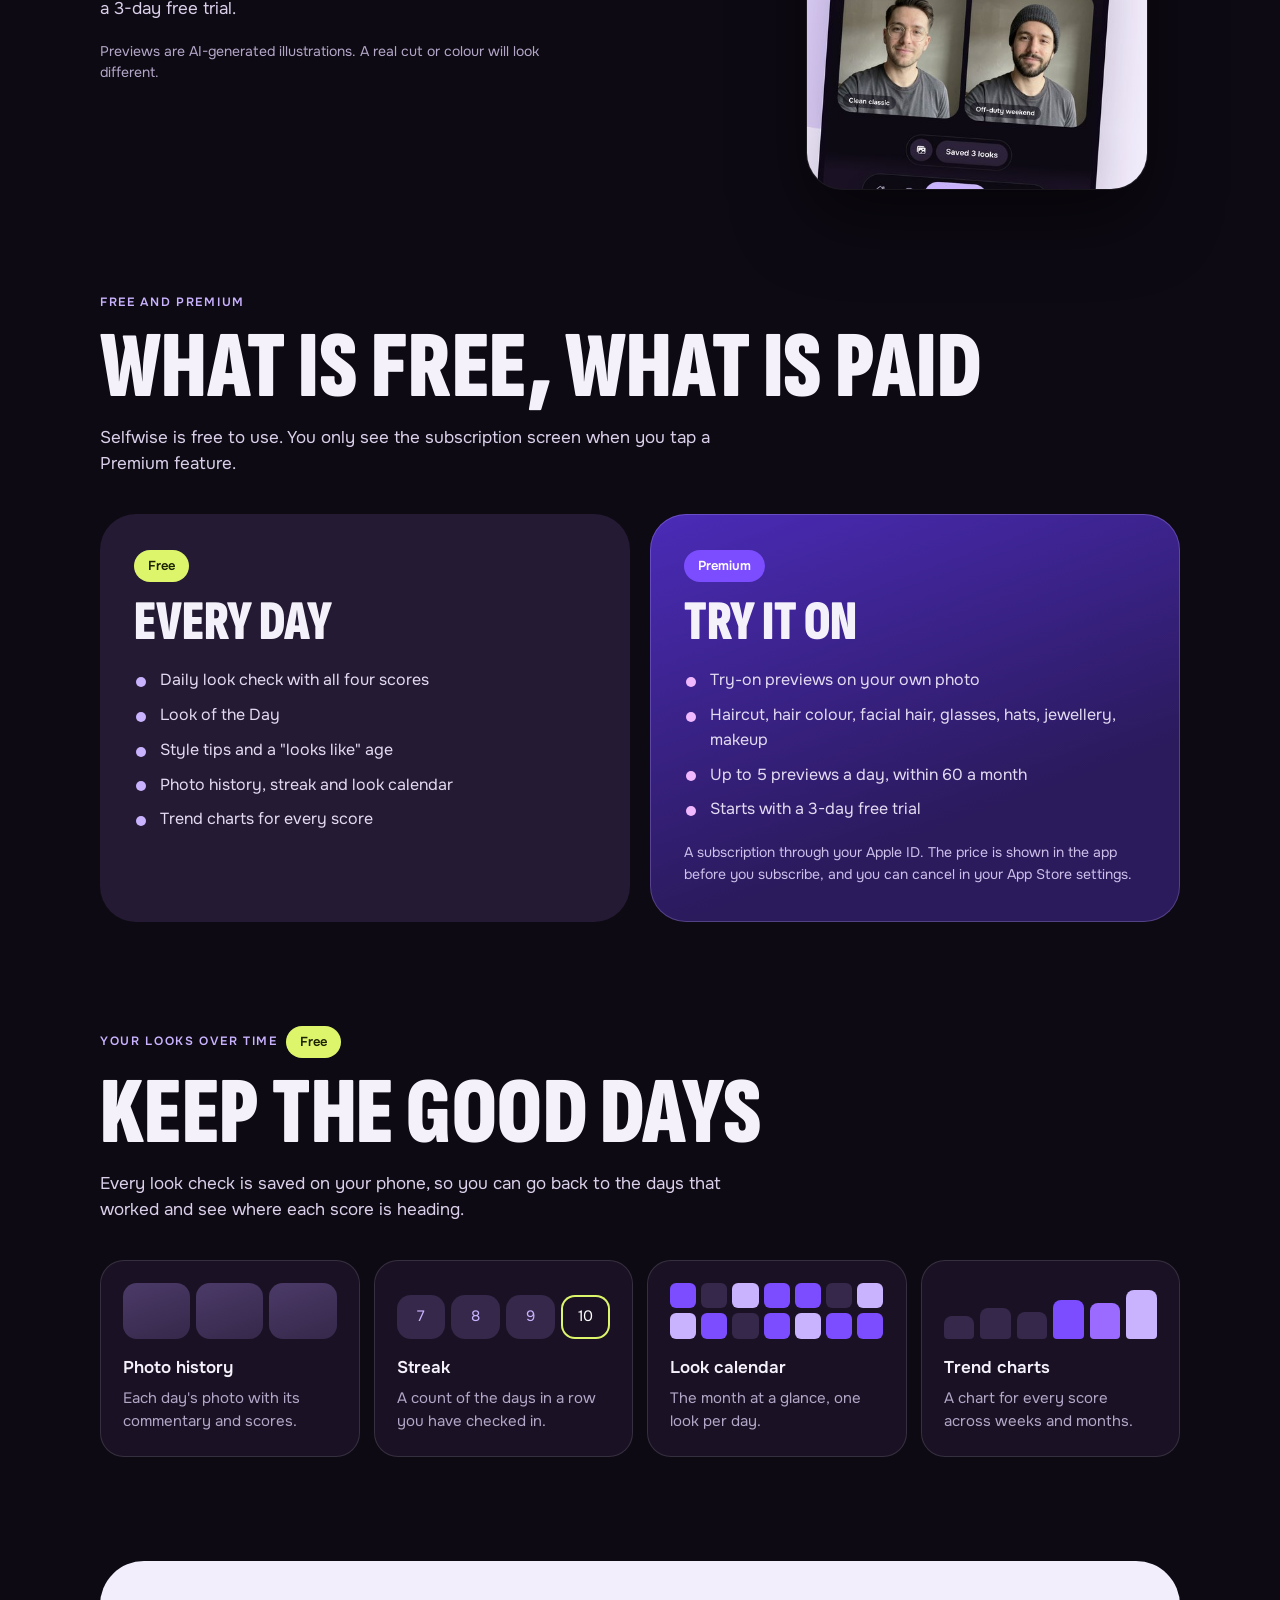
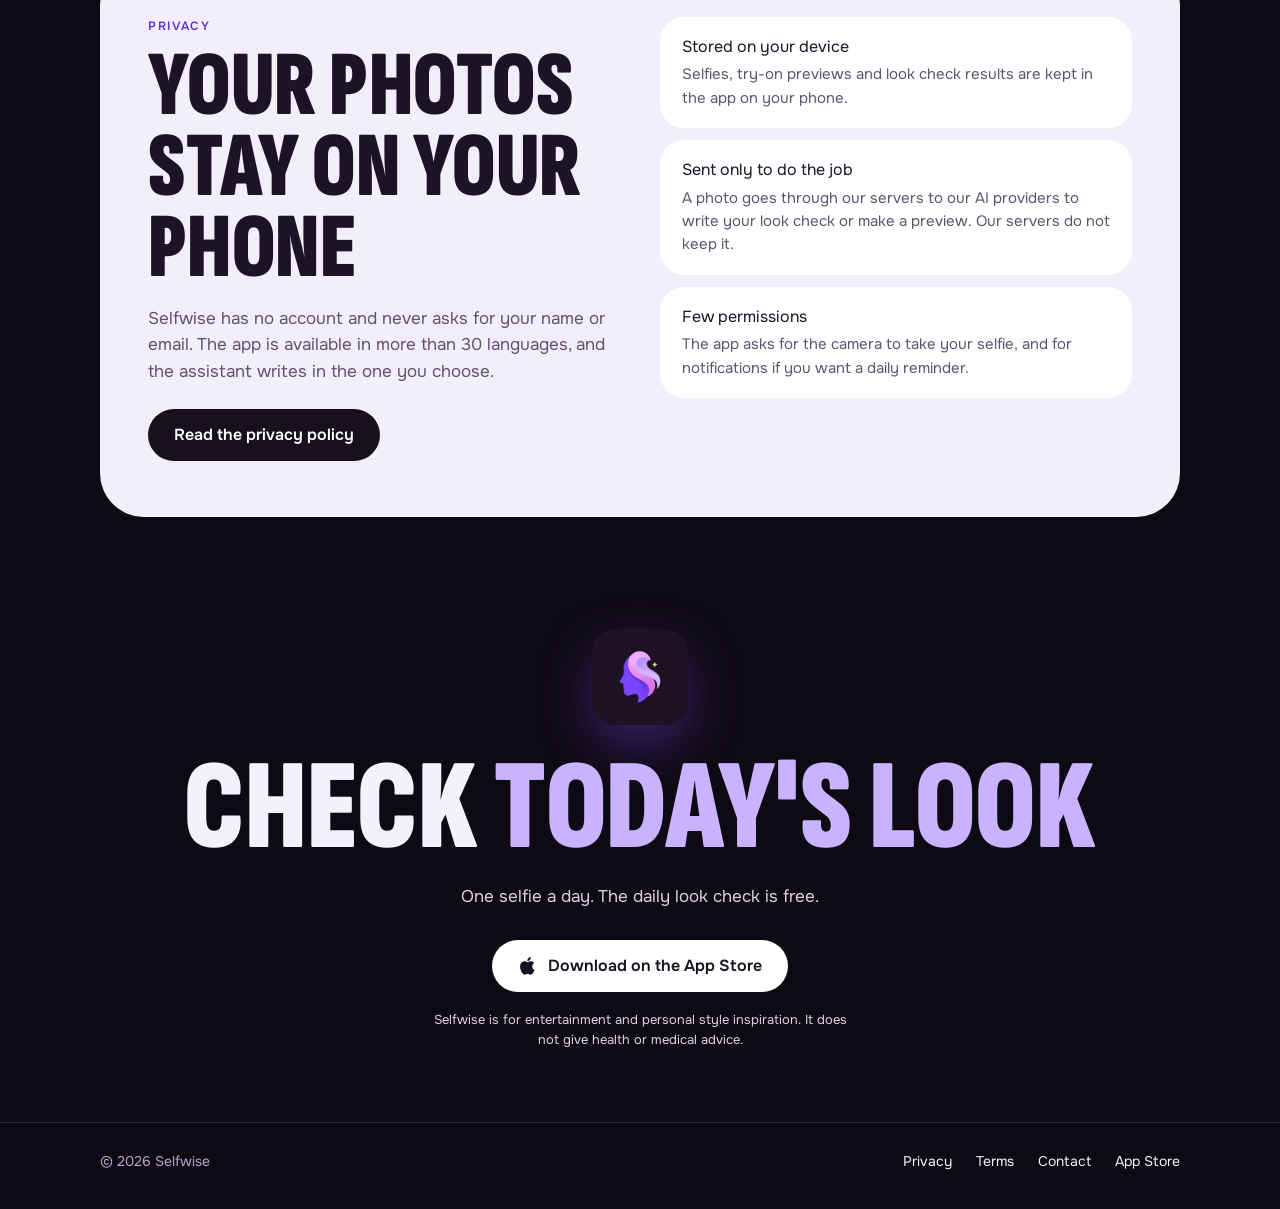
==== commit 09e3bbab: "Update the /v2 preview Co-Authored-By: Claude Fable 5.2 <noreply@anthropic.com>" ====
--- a/v2/index.html
+++ b/v2/index.html
@@ -5,7 +5,7 @@
     <meta name="robots" content="noindex">
 <meta name="viewport" content="width=device-width, initial-scale=1.0">
     <title>Selfwise — Your daily look check</title>
-    <meta name="description" content="Selfwise is a style app for iPhone. Take one selfie a day and an AI style assistant tells you how your look is working, with a free Look of the Day. Premium lets you preview a new haircut, colour or glasses on your own photo.">
+    <meta name="description" content="Selfwise is a style app for iPhone. Take one selfie a day and an AI style assistant tells you how your look is working, with a free Look of the Day. Premium lets you preview a new haircut, colour, glasses, a hat or jewellery on your own photo.">
     <meta name="theme-color" content="#0E0A14">
     <link rel="canonical" href="https://selfwise.fit/">
     <link rel="icon" type="image/png" href="assets/icon.png">
@@ -437,7 +437,7 @@
                 <div class="labels"><p class="eyebrow">Look of the Day</p><span class="tag tag-lime">Free</span></div>
                 <h2 class="display" id="lotd-title">One look, <em>put together for you</em></h2>
                 <p>Every look check ends with a Look of the Day: a single coordinated look made of two to four changes that go together, described in words and chosen for the person in the photo.</p>
-                <p>It can draw on hair, facial hair, glasses, accessories and makeup, and it only suggests what applies to you.</p>
+                <p>It can draw on hair, facial hair, glasses, hats, jewellery and makeup, and it only suggests what applies to you.</p>
                 <div class="chips">
                     <span class="tag tag-glass">Hair</span>
                     <span class="tag tag-glass">Facial hair</span>
@@ -457,7 +457,7 @@
             <div>
                 <div class="labels"><p class="eyebrow">Try-on previews</p><span class="tag tag-violet">Premium</span></div>
                 <h2 class="display" id="tryon-title">See it on you <em>before you change it</em></h2>
-                <p>Premium shows a change on your own photo: a haircut, a hair colour, facial hair, glasses, accessories or makeup. Pick an idea from your look check, choose a ready-made style, or describe what you have in mind.</p>
+                <p>Premium shows a change on your own photo: a haircut, a hair colour, facial hair, glasses, hats, jewellery or makeup. Pick an idea from your look check, choose a ready-made style, or describe what you have in mind.</p>
                 <p>You get up to 5 previews a day, within 60 a month. Premium starts with a 3-day free trial.</p>
                 <p class="small">Previews are AI-generated illustrations. A real cut or colour will look different.</p>
             </div>
@@ -487,7 +487,7 @@
                 <h3>Try it on</h3>
                 <ul>
                     <li>Try-on previews on your own photo</li>
-                    <li>Haircut, hair colour, facial hair, glasses, accessories, makeup</li>
+                    <li>Haircut, hair colour, facial hair, glasses, hats, jewellery, makeup</li>
                     <li>Up to 5 previews a day, within 60 a month</li>
                     <li>Starts with a 3-day free trial</li>
                 </ul>
